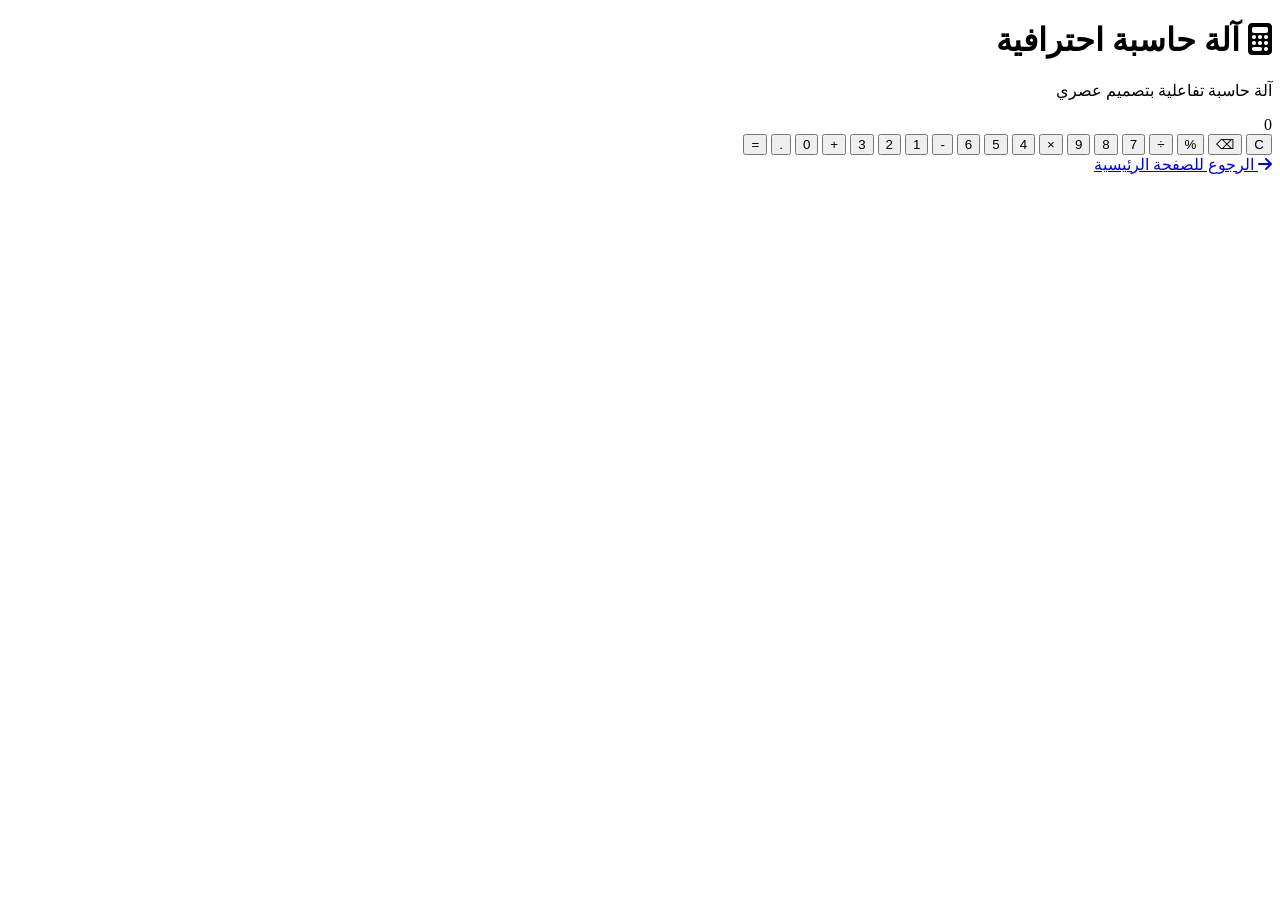
==== calculator.html @ 8154d21a "Create calculator.html" ====
<!DOCTYPE html>
<html lang="ar" dir="rtl">
<head>
    <meta charset="UTF-8">
    <meta name="viewport" content="width=device-width, initial-scale=1.0">
    <title>آلة حاسبة احترافية - عبدالرحمن</title>
    <link rel="stylesheet" href="calculator-style.css">
    <link rel="stylesheet" href="https://cdnjs.cloudflare.com/ajax/libs/font-awesome/6.4.0/css/all.min.css">
</head>
<body>
    <div class="container">
        <header class="header">
            <h1><i class="fas fa-calculator"></i> آلة حاسبة احترافية</h1>
            <p class="subtitle">آلة حاسبة تفاعلية بتصميم عصري</p>
        </header>

        <div class="calculator">
            <div class="display">
                <div class="previous-operand" id="previousOperand"></div>
                <div class="current-operand" id="currentOperand">0</div>
            </div>
            
            <button class="btn clear" onclick="clearAll()">C</button>
            <button class="btn delete" onclick="deleteLast()">⌫</button>
            <button class="btn operator" onclick="appendOperator('%')">%</button>
            <button class="btn operator" onclick="appendOperator('/')">÷</button>
            
            <button class="btn number" onclick="appendNumber('7')">7</button>
            <button class="btn number" onclick="appendNumber('8')">8</button>
            <button class="btn number" onclick="appendNumber('9')">9</button>
            <button class="btn operator" onclick="appendOperator('*')">×</button>
            
            <button class="btn number" onclick="appendNumber('4')">4</button>
            <button class="btn number" onclick="appendNumber('5')">5</button>
            <button class="btn number" onclick="appendNumber('6')">6</button>
            <button class="btn operator" onclick="appendOperator('-')">-</button>
            
            <button class="btn number" onclick="appendNumber('1')">1</button>
            <button class="btn number" onclick="appendNumber('2')">2</button>
            <button class="btn number" onclick="appendNumber('3')">3</button>
            <button class="btn operator" onclick="appendOperator('+')">+</button>
            
            <button class="btn number zero" onclick="appendNumber('0')">0</button>
            <button class="btn number" onclick="appendNumber('.')">.</button>
            <button class="btn equals" onclick="calculate()">=</button>
        </div>

        <a href="index.html" class="back-link">
            <i class="fas fa-arrow-right"></i> الرجوع للصفحة الرئيسية
        </a>
    </div>

    <script src="calculator.js"></script>
</body>
</html>
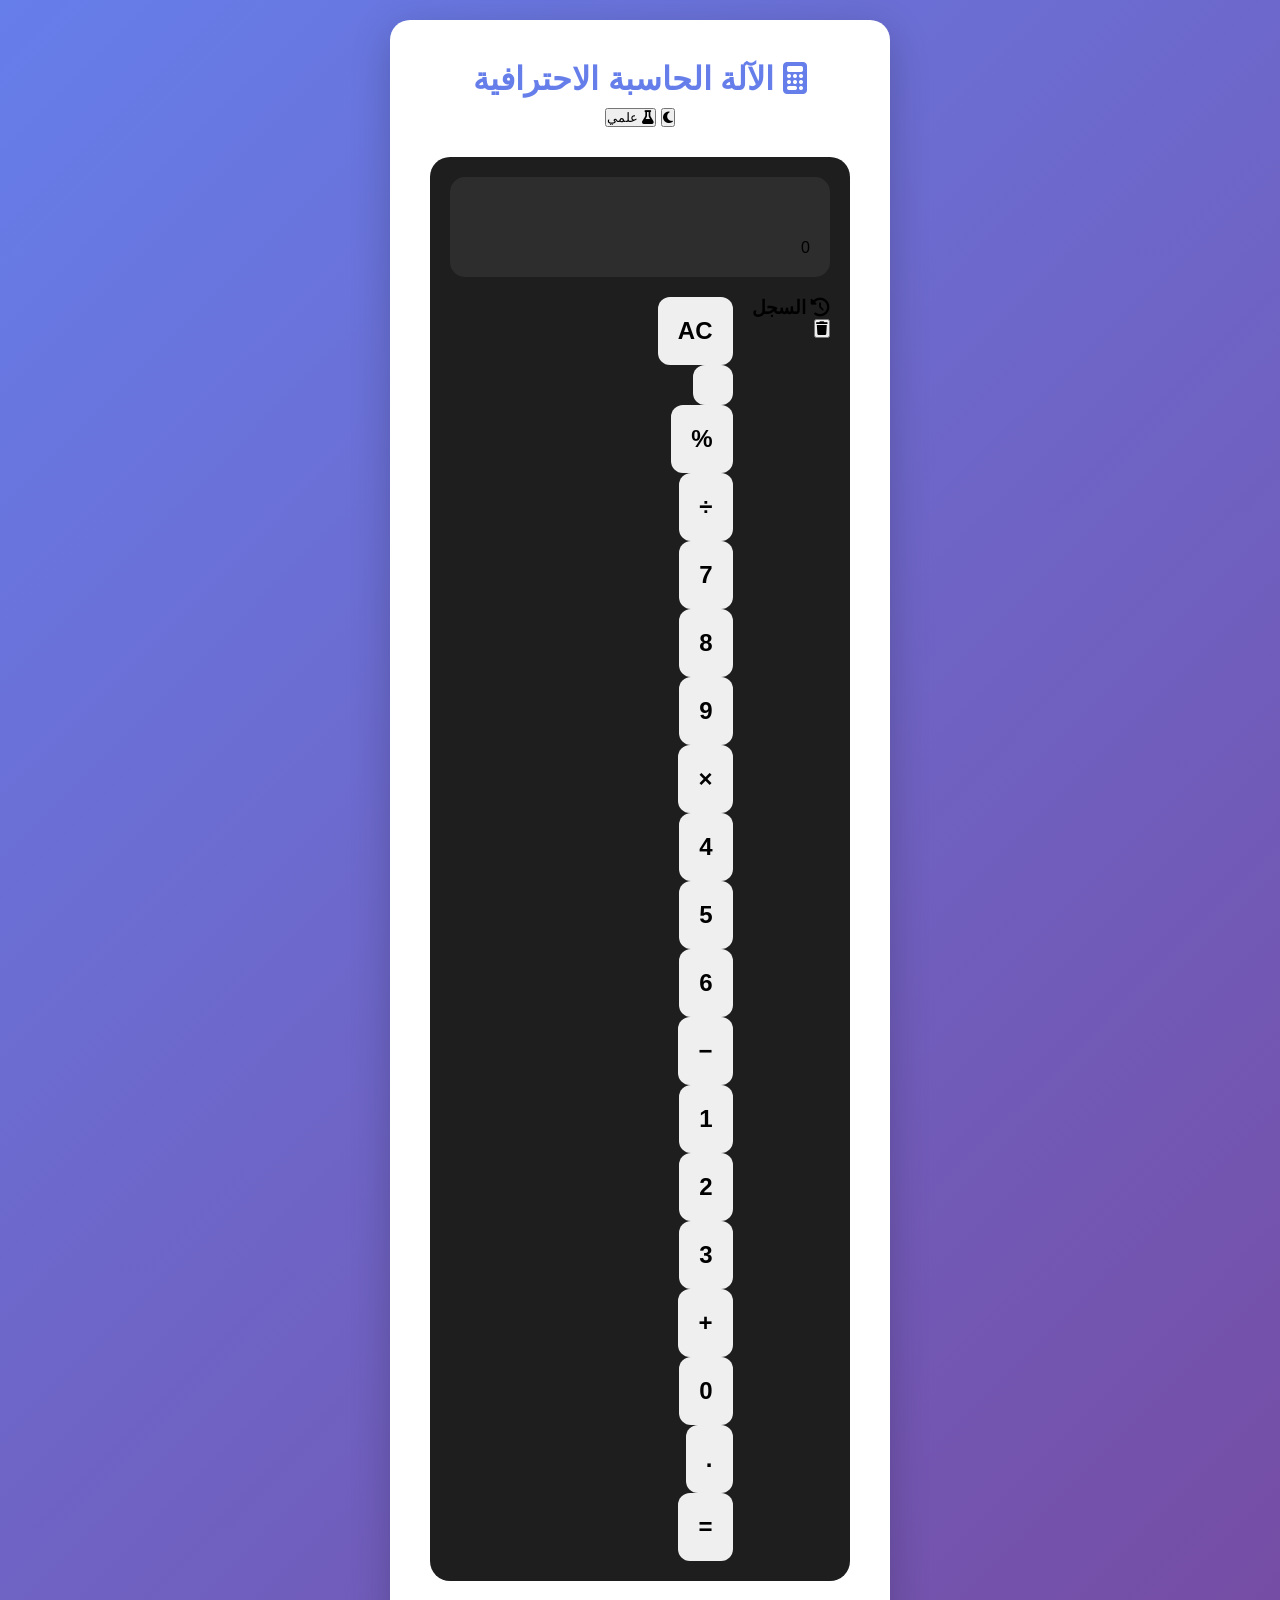
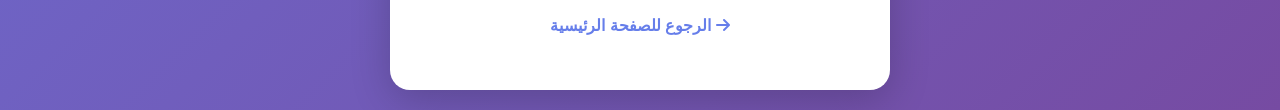
==== commit 28999aad: "Update calculator.html" ====
--- a/calculator.html
+++ b/calculator.html
@@ -3,48 +3,92 @@
 <head>
     <meta charset="UTF-8">
     <meta name="viewport" content="width=device-width, initial-scale=1.0">
-    <title>آلة حاسبة احترافية - عبدالرحمن</title>
+    <title>الآلة الحاسبة الاحترافية - عبدالرحمن</title>
+    <link rel="stylesheet" href="https://cdnjs.cloudflare.com/ajax/libs/font-awesome/6.4.0/css/all.min.css">
     <link rel="stylesheet" href="calculator-style.css">
-    <link rel="stylesheet" href="https://cdnjs.cloudflare.com/ajax/libs/font-awesome/6.4.0/css/all.min.css">
 </head>
 <body>
     <div class="container">
+        <!-- Header -->
         <header class="header">
-            <h1><i class="fas fa-calculator"></i> آلة حاسبة احترافية</h1>
-            <p class="subtitle">آلة حاسبة تفاعلية بتصميم عصري</p>
+            <h1><i class="fas fa-calculator"></i> الآلة الحاسبة الاحترافية</h1>
+            <div class="controls">
+                <button class="theme-btn" onclick="toggleTheme()" title="تغيير الثيم">
+                    <i class="fas fa-moon"></i>
+                </button>
+                <button class="mode-btn" onclick="toggleMode()" title="الوضع العلمي">
+                    <i class="fas fa-flask"></i> علمي
+                </button>
+            </div>
         </header>
 
+        <!-- Calculator -->
         <div class="calculator">
+            <!-- Display -->
             <div class="display">
-                <div class="previous-operand" id="previousOperand"></div>
-                <div class="current-operand" id="currentOperand">0</div>
+                <div class="history-display" id="historyDisplay"></div>
+                <div class="current-display" id="currentDisplay">0</div>
             </div>
-            
-            <button class="btn clear" onclick="clearAll()">C</button>
-            <button class="btn delete" onclick="deleteLast()">⌫</button>
-            <button class="btn operator" onclick="appendOperator('%')">%</button>
-            <button class="btn operator" onclick="appendOperator('/')">÷</button>
-            
-            <button class="btn number" onclick="appendNumber('7')">7</button>
-            <button class="btn number" onclick="appendNumber('8')">8</button>
-            <button class="btn number" onclick="appendNumber('9')">9</button>
-            <button class="btn operator" onclick="appendOperator('*')">×</button>
-            
-            <button class="btn number" onclick="appendNumber('4')">4</button>
-            <button class="btn number" onclick="appendNumber('5')">5</button>
-            <button class="btn number" onclick="appendNumber('6')">6</button>
-            <button class="btn operator" onclick="appendOperator('-')">-</button>
-            
-            <button class="btn number" onclick="appendNumber('1')">1</button>
-            <button class="btn number" onclick="appendNumber('2')">2</button>
-            <button class="btn number" onclick="appendNumber('3')">3</button>
-            <button class="btn operator" onclick="appendOperator('+')">+</button>
-            
-            <button class="btn number zero" onclick="appendNumber('0')">0</button>
-            <button class="btn number" onclick="appendNumber('.')">.</button>
-            <button class="btn equals" onclick="calculate()">=</button>
+
+            <!-- History Panel -->
+            <div class="history-panel" id="historyPanel">
+                <div class="history-header">
+                    <h3><i class="fas fa-history"></i> السجل</h3>
+                    <button onclick="clearHistory()" class="clear-history">
+                        <i class="fas fa-trash"></i>
+                    </button>
+                </div>
+                <div class="history-list" id="historyList"></div>
+            </div>
+
+            <!-- Buttons Grid -->
+            <div class="buttons" id="buttonsGrid">
+                <!-- Basic Mode -->
+                <button class="btn btn-function" onclick="clearAll()">AC</button>
+                <button class="btn btn-function" onclick="deleteLast()"></button>
+                <button class="btn btn-function" onclick="appendOperator('%')">%</button>
+                <button class="btn btn-operator" onclick="appendOperator('/')">÷</button>
+
+                <button class="btn btn-number" onclick="appendNumber('7')">7</button>
+                <button class="btn btn-number" onclick="appendNumber('8')">8</button>
+                <button class="btn btn-number" onclick="appendNumber('9')">9</button>
+                <button class="btn btn-operator" onclick="appendOperator('*')">×</button>
+
+                <button class="btn btn-number" onclick="appendNumber('4')">4</button>
+                <button class="btn btn-number" onclick="appendNumber('5')">5</button>
+                <button class="btn btn-number" onclick="appendNumber('6')">6</button>
+                <button class="btn btn-operator" onclick="appendOperator('-')">−</button>
+
+                <button class="btn btn-number" onclick="appendNumber('1')">1</button>
+                <button class="btn btn-number" onclick="appendNumber('2')">2</button>
+                <button class="btn btn-number" onclick="appendNumber('3')">3</button>
+                <button class="btn btn-operator" onclick="appendOperator('+')">+</button>
+
+                <button class="btn btn-number btn-zero" onclick="appendNumber('0')">0</button>
+                <button class="btn btn-number" onclick="appendNumber('.')">.</button>
+                <button class="btn btn-equals" onclick="calculate()">=</button>
+            </div>
+
+            <!-- Scientific Mode Buttons (Hidden by default) -->
+            <div class="buttons scientific-buttons" id="scientificButtons" style="display: none;">
+                <button class="btn btn-scientific" onclick="scientificCalc('sin')">sin</button>
+                <button class="btn btn-scientific" onclick="scientificCalc('cos')">cos</button>
+                <button class="btn btn-scientific" onclick="scientificCalc('tan')">tan</button>
+                <button class="btn btn-scientific" onclick="scientificCalc('log')">log</button>
+
+                <button class="btn btn-scientific" onclick="scientificCalc('ln')">ln</button>
+                <button class="btn btn-scientific" onclick="scientificCalc('sqrt')">√</button>
+                <button class="btn btn-scientific" onclick="scientificCalc('pow')">x²</button>
+                <button class="btn btn-scientific" onclick="scientificCalc('pi')">π</button>
+
+                <button class="btn btn-scientific" onclick="scientificCalc('e')">e</button>
+                <button class="btn btn-scientific" onclick="appendOperator('(')">(</button>
+                <button class="btn btn-scientific" onclick="appendOperator(')')">)</button>
+                <button class="btn btn-scientific" onclick="scientificCalc('fact')">n!</button>
+            </div>
         </div>
 
+        <!-- Back Link -->
         <a href="index.html" class="back-link">
             <i class="fas fa-arrow-right"></i> الرجوع للصفحة الرئيسية
         </a>
--- a/calculator-style.css
+++ b/calculator-style.css
@@ -0,0 +1,116 @@
+* {
+    margin: 0;
+    padding: 0;
+    box-sizing: border-box;
+}
+
+body {
+    font-family: 'Segoe UI', Tahoma, sans-serif;
+    background: linear-gradient(135deg, #667eea 0%, #764ba2 100%);
+    min-height: 100vh;
+    display: flex;
+    justify-content: center;
+    align-items: center;
+    padding: 20px;
+}
+
+.container {
+    background: white;
+    padding: 40px;
+    border-radius: 20px;
+    box-shadow: 0 10px 40px rgba(0,0,0,0.2);
+    max-width: 500px;
+    width: 100%;
+}
+
+.header {
+    text-align: center;
+    margin-bottom: 30px;
+}
+
+.header h1 {
+    color: #667eea;
+    font-size: 2rem;
+    margin-bottom: 10px;
+}
+
+.subtitle {
+    color: #718096;
+}
+
+.calculator {
+    background: #1e1e1e;
+    border-radius: 20px;
+    padding: 20px;
+    display: grid;
+    grid-template-columns: repeat(4, 1fr);
+    gap: 10px;
+}
+
+.display {
+    grid-column: span 4;
+    background: #2d2d2d;
+    border-radius: 15px;
+    padding: 20px;
+    text-align: right;
+    min-height: 100px;
+    display: flex;
+    flex-direction: column;
+    justify-content: flex-end;
+    margin-bottom: 10px;
+}
+
+.previous-operand {
+    color: #888;
+    font-size: 18px;
+    min-height: 25px;
+}
+
+.current-operand {
+    color: white;
+    font-size: 42px;
+    font-weight: bold;
+}
+
+.btn {
+    padding: 20px;
+    font-size: 24px;
+    border: none;
+    border-radius: 12px;
+    cursor: pointer;
+    transition: all 0.2s;
+    font-weight: 600;
+}
+
+.btn:hover {
+    transform: translateY(-2px);
+}
+
+.number { background: #3d3d3d; color: white; }
+.operator { background: #ff9500; color: white; }
+.equals { background: #4caf50; color: white; }
+.clear { background: #f44336; color: white; }
+.delete { background: #ff5722; color: white; }
+.zero { grid-column: span 2; }
+
+.back-link {
+    display: block;
+    text-align: center;
+    color: #667eea;
+    text-decoration: none;
+    font-weight: 600;
+    padding: 15px;
+    margin-top: 20px;
+    border-radius: 12px;
+    transition: all 0.3s;
+}
+
+.back-link:hover {
+    background: #f7fafc;
+}
+
+@media (max-width: 480px) {
+    .container { padding: 20px; }
+    .btn { padding: 15px; font-size: 20px; }
+    .current-operand { font-size: 32px; }
+}
